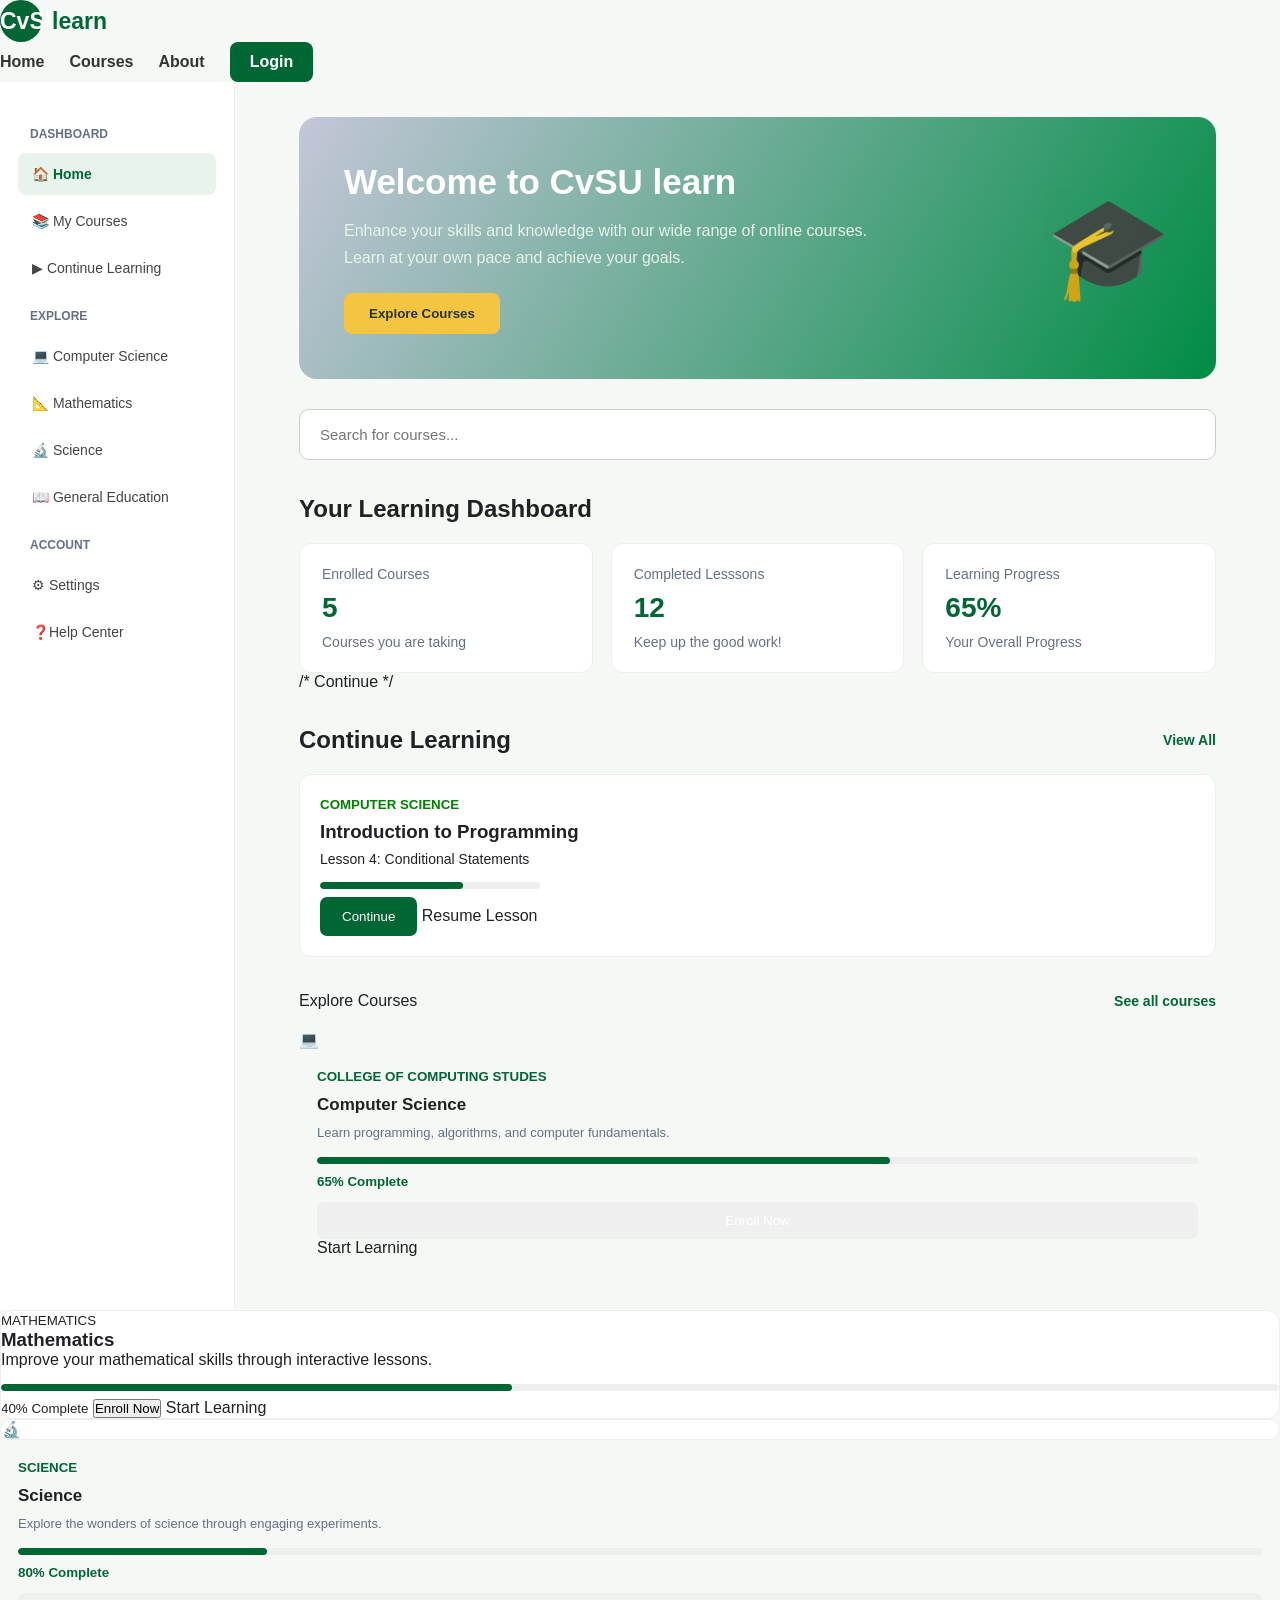
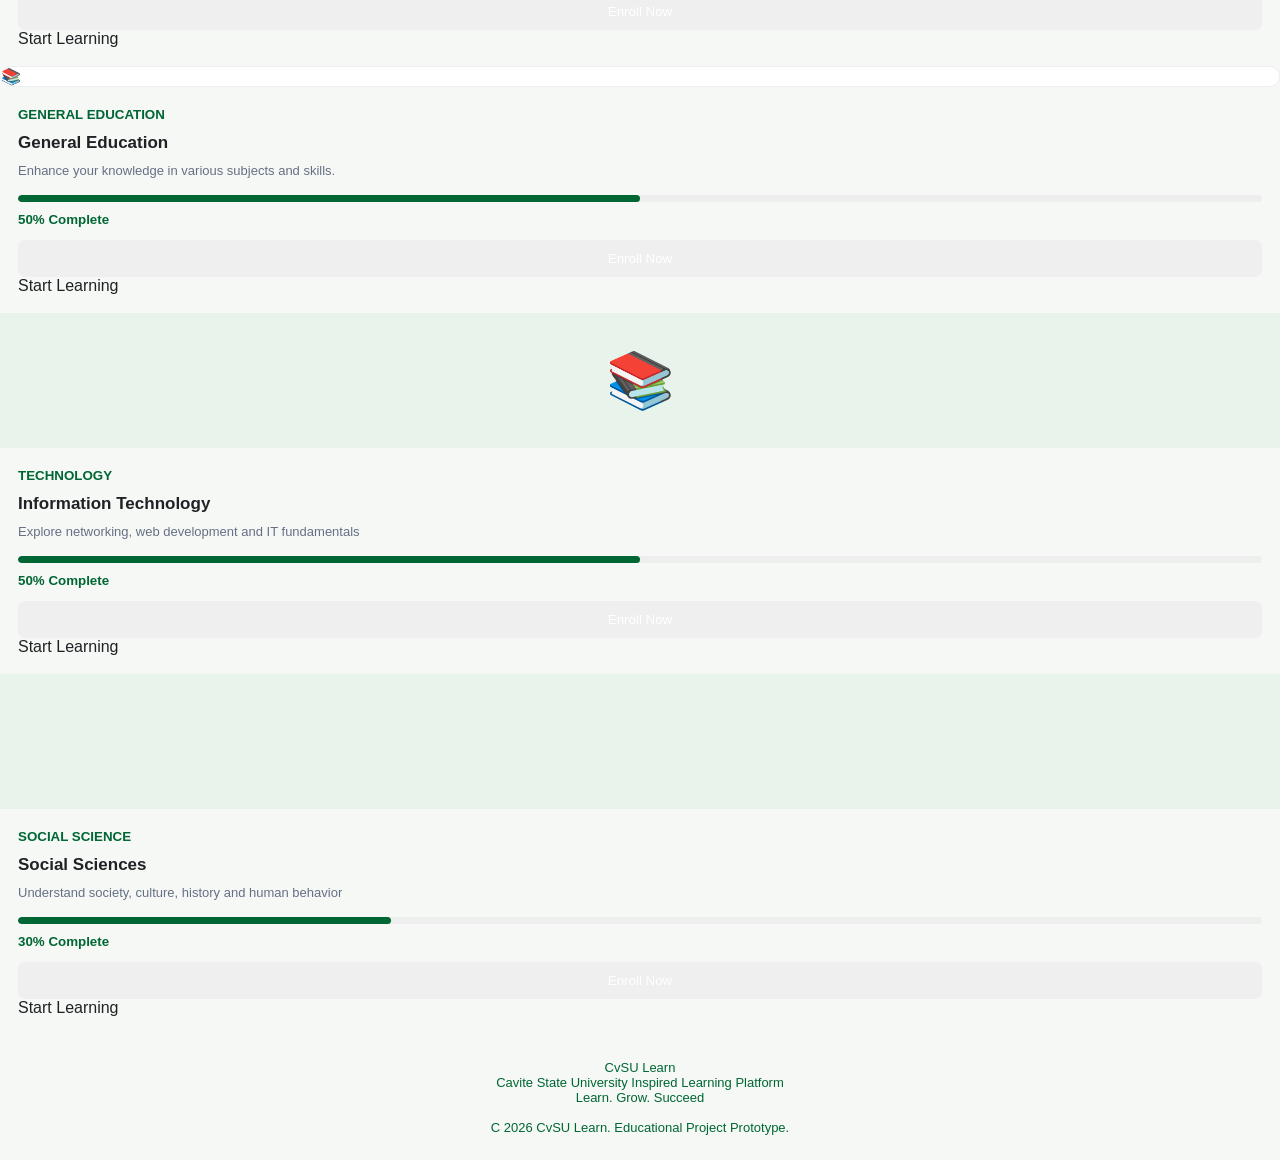
==== index.html @ 1b0ace27 "Add files via upload" ====
<!DOCTYPE html>
<html lang="en">
<head>
<meta charset="UTF-8">
<meta name="viewport" content="width=device-width, initial-scale=1.0">
<title>CvSU learn | Online Learning Platform</title>

<style>
* {
    margin: 0;
    padding: 0;
    box-sizing: border-box;
    font-family: Arial, sans-serif;

}

:root {
    --green: #006633;
    --dark-green: #004d26;
    --gold: #f5c542;
    --light: #f5f8f5;
    --white: #ffffff;
    --gray: #667085;

}

body {
    background: var(--light);
    color: #202124
}

/* NAVBAR */
.navbar {
    height: 70px;
    background: white;
    display: flex;
    align-items: center;
    justify-content: space-between;
    padding: 0 5%;
    box-shadow: 0 2px 8px #00000010;
    position: sticky;
    top: 0;
    z-index: 100;
}

.logo {
    display: flex;
    align-items: center;
    gap: 10px;
    color: var(--green);
    font-size: 23px;
    font-weight: bold;
}

.logo-icon {
    width: 42px;
    height: 42px;
    background: var(--green);
    color: white;
    border-radius: 50%;
    display: grid;
    place-items: center;
    font-weight: bold;
}

.nav-links {
    display: flex;
    align-items: center;
    gap: 25px;
}

.nav-links a {
    text-decoration: none;
    color: #333;
    font-weight: 600;
}

.nav-links a:hover {
    color: var(--green);
}

.login-btn {
    background: var(--green);
    color: white !important;
    padding: 11px 20px;
    border-radius: 8px;
}

/* LAYOUT */
.container {
    display: flex;
    min-height: calc(100vh - 70px);
}

/* SIDEBAR */
.sidebar {
    width: 235px;
    background: white;
    padding: 25px 18px;
    border-right: 1px solid #eee;
    flex-shrink: 0
}

.sidebar h4 {
    color: var(--gray);
    font-size: 12px;
    margin: 20px 12px 12px;
    text-transform: uppercase;
}

.sidebar a {
    display: block;
    padding: 13px 14px;
    text-decoration: none;
    color: #444;
    border-radius: 8px;
    margin-bottom: 5px;
    font-size: 14px;
}

.sidebar a:hover,
.sidebar a.active {
    background: #e7f3eb;
    color: var(--green);
    font-weight: bold;
}

/* MAIN CONTENT */
.main {
    flex: 1;
    padding: 35px 5%;
    min-width: 0;
}

/* HERO */
.hero {
    background: linear-gradient(120deg, #0063, #008c45);
    border-radius: 18px;
    padding: 45px;
    color: white;
    display: flex;
    justify-content: space-between;
    align-items: center;
    gap: 25px;
    overflow: hidden;
}

.hero-text {
    max-width: 550px;
}

.hero h1 {
    font-size: 35px;
    margin-bottom: 15px;
}

.hero p {
    line-height: 1.7;
    margin-bottom: 22px;
    color: #e5f5e9;
}

.hero button {
    padding: 13px 25px;
    border: none;
    background: var(--gold);
    color: #263326;
    font-weight: bold;
    border-radius: 8px;
    cursor: pointer;
}

.hero-art {
    font-size: 100px;
    opacity: .9;
}

/* SEARCH */
.search {
    margin: 30px 0;
}

.search input {
    width: 100%;
    padding: 16px 20px;
    border-radius: 10px;
    border: 1px solid #ccc;
    font-size: 15px;
}

.search input:focus {
    border-color: var(--green);
}

/* SECTION */
.section {
    margin-top: 35px;
}

.section-header {
    display: flex;
    justify-content: space-between;
    align-items: center;
    margin-bottom: 20px;
    gap: 10px;
}

.section-header a {
    color: var(--green);
    text-decoration: none;
    font-weight: bold;
    font-size: 14px;
}

/* STATS */
.stats {
    display: grid;
    grid-template-columns: repeat(3, 1fr);
    gap: 18px;
}

.stat-card {
    background: white;
    padding: 22px;
    border-radius: 12px;
    border: 1px solid #eee;
}

.stat-card .number {
    font-size: 28px;
    color: var(--green);
    font-weight: bold;
    margin: 10px 0;
}

.stat-card p {
    color: var(--gray);
    font-size: 14px;
}

/* COURSES */
.courses {
    display: grid;
    grid-template-columns: repeat(3, 1fr);
    gap: 20px;
}

.course-card {
    background: white;
    border-radius: 13px;
    overflow: hidden;
    border: 1px solid #eee;
    transition: 0.3s;
}

.course-card:hover {
    transform: translateY(-5px);
    box-shadow: 0 8px 20px #00000012;
}

.course-image {
    height: 135px;
    display: grid;
    place-items: center;
    font-size: 55px;
    background: #e7f3eb;
}

.course-card:nth-child(2) .course-image {
    background: #fff2d6
}

.course-card:nth-child(3) .course-image {
    background: #e6edff;
}

.course-info {
    padding: 18px;
}

.course-info small {
    color: var(--green);
    font-weight: bold;
}

.course-info h3 {
    margin: 10px 0;
    font-size: 17px;
}

.course-info p {
    color: var(--gray);
    font-size: 13px;
    line-height: 1.3;
}

.progress {
    height: 7px;
    background: #eee;
    border-radius: 10px;
    margin: 15px 0 8px;
    overflow: hidden;
}

.progress-bar {
    height: 100%;
    background: var(--green);
    border-radius: 10px;
}

.course-info button {
    width: 100%;
    padding: 11px;
    backrgound-color: var(--green);
    color: white;
    border: none;
    border-radius: 7px;
    margin-top: 12px;
    cursor: pointer;
}

/* CONTINUE LEARNING */
.continue-card {
    background: white;
    border-radius: 12px;
    padding: 20px;
    display: flex;
    align-items: center;
    justify-content: space-between;
    gap: 15px;
    border: 1px solid #eee;
}

.continue-card button {
    background: var(--green);
    color: white;
    border: none;
    padding: 12px 22px;
    border-radius: 7px;
    cursor: pointer;
}

/* FOOTER */
footer {
    padding: 25px;
    text-align: center;
    color: var(--green);
    font-size: 13px;
}

/* RESPONSIVE */
@media(max-width: 950px) {
    .courses {
        grid-template-columns: repeat(2, 1fr);
    }

    .sidebar {
        width: 190px;
    }

    .hero h1 {
        font-size: 28px;
    }
}

@media(max-width: 650px) {
    .navlinks a:not(.login-btn) {
        display : none;

    }

    .container {
        display: block;
    }
    .side bar {
        width: 100%;
        display: flex;
        overflow-x: auto;
        padding: 10px;
        border-right: none;
        border-bottom: 1px solid #eee;
    }
    .sidebar h4 {
        display: none;   
    }
    .sidebar a {
        white-space: nowrap;
        margin: 0 3px;
    }
    .main {
        padding: 22px 15px;
    }
    .hero {
        padding: 28px 22px;
    }
    hero-art {
        display: none;
    }
    .hero h1 {
        font-size: 26px;
    }
    .stats {
        grid-template-columns: 1fr;
    }
    .courses {
        grid-template-columns: 1fr;
    }
    .continue-card {
        align-items: flex-start;
        flex-direction: column;

    }
}

</style>
</head>

<body>

<nav class+"navbar">
    <div class="logo">
        <div class="logo-icon">CvSU</div>
        <span>learn</span>
    </div>
    <div class="nav-links">
        <a href="#">Home</a>
        <a href="#">Courses</a>
        <a href="#">About</a>
        <a href="#" class="login-btn">Login</a>
    </div>
</nav>

<div class="container">

<aside class="sidebar">
    <h4>Dashboard</h4>
    <a href="#" class="active">🏠 Home </a>
    <a href="#">📚 My Courses</a>
    <a href="#">▶ Continue Learning</a>

    <h4>Explore</h4>
    <a href="#courses">💻 Computer Science</a>
    <a href="#courses">📐 Mathematics</a>
    <a href="#courses">🔬 Science</a>
    <a href="#courses">📖 General Education</a>

    <h4>Account</h4>
    <a href="#">⚙ Settings</a>
    <a href="#">❓Help Center</a>
</aside>

<main class="main">
    <section class="hero">
        <div class="hero-text">
            <h1>Welcome to CvSU learn</h1>
            <p>Enhance your skills and knowledge with our wide range of online courses. Learn at your own pace and achieve your goals.</p>
        <button onclick="document.getElementById('courses').scrollIntoView({ behavior: 'smooth' })">Explore Courses</button>
        </div>
        <div class="hero-art">🎓</div>
    </section>

    <div class="search">
        <input type="text" placeholder="Search for courses...">
    </div>


<!-- STAT -->
    <section class="section">
        <div class="section-header">
            <h2>Your Learning Dashboard</h2>
        </div>
    <div class="stats">
        <div class="stat-card">
            <p>Enrolled Courses</p>
            <div class="number">5</div>
            <p>Courses you are taking</p>
        </div>
        <div class="stat-card">
            <p>Completed Lesssons</p>
            <div class="number">12</div>
            <p>Keep up the good work!</p>
        </div>

        <div class="stat-card">
            <p>Learning Progress</p>
            <div class="number">65%</div>
            <p>Your Overall Progress</p>
        </div>
    </div>
</section>

/* Continue */
<section class="section" id = "continue">
    <div class="section-header">
        <h2>Continue Learning</h2>
        <a href="#courses">View All</a>
    </div>

    <div class="continue-card">
        <div>
            <small style="color:green;font-weight:bold">
                COMPUTER SCIENCE
            </small>
            <h3 style="margin:8px 0">Introduction to Programming</h3>
            <p style="color:777;font-size:14px"> Lesson 4: Conditional Statements</p>

            <div class="progress" style="width:220px">   
                <div class="progress-bar" style="width: 65%"></div>
            <small>65%</small>
        </div>

        <button onclick="alert('Opening your lesson')">Continue</button>
            Resume Lesson
        </button>
    </div>
</section>

<!-- COURSES -->
<section class="section" id="courses">
    <div class="section-header"
        <h2>Explore Courses</h2>
        <a href="#courses">See all courses </a>
    </div>

    <div class="courses" id="courseContainer"

        <div class="course-card" data-name="computer science programming"
            <div class="course-image">💻</div>
            <div class="course-info">
                <small> COLLEGE OF COMPUTING STUDES</small>
                <h3>Computer Science</h3>
                <p>Learn programming, algorithms, and computer fundamentals.</p>
                <div class="progress">
                    <div class="progress-bar" style="width: 65%"></div>
                </div>
                <small>65% Complete</small>

                <button onclick="alert('Computer Science')">Enroll Now</button>
                    Start Learning
            </button>
        </div>
    </div>

    <div class="course-card" data-name="mathematics algebra calculus"
        <div class="course-image"</div>
        <div class="course-infor">
            <small> MATHEMATICS </small>
            <h3>Mathematics</h3>
            <p>Improve your mathematical skills through interactive lessons.</p>
            <div class="progress">
                <div class="progress-bar" style="width: 40%"></div>
            </div>
            <small>40% Complete</small>
            <button onclick="openCourse('Mathematics')">Enroll Now</button>
                Start Learning
            </button>
        </div>
    </div>

    <div class="course-card" data-name="science physics chemistry biology"
        <div class="course-image">🔬</div>
        <div class="course-info">
            <small> SCIENCE </small>
            <h3>Science</h3>
            <p>Explore the wonders of science through engaging experiments.</p>
            <div class="progress">
                <div class="progress-bar" style="width: 20%"></div>
            </div>
            <small>80% Complete</small>
            <button onclick="openCourse('Science')">Enroll Now</button>
                Start Learning
            </button>
        </div>
    </div>

    <div class="course-card" data-name="general education communication"
        <div class="course-image">📚</div>
        <div class="course-info">
            <small> GENERAL EDUCATION </small>
            <h3>General Education</h3>
            <p>Enhance your knowledge in various subjects and skills.</p>
            <div class="progress">
                <div class="progress-bar" style="width: 50%"></div>
            </div>
            <small>50% Complete</small>
            <button onclick="openCourse('General Education')">Enroll Now</button>
                Start Learning
            </button>
        </div>
    </div>

</div class="course-card" data-name="Information Technology">
    <div class="course-image">📚</div>
        <div class="course-info">
            <small> TECHNOLOGY </small>
            <h3>Information Technology</h3>
            <p>Explore networking, web development and IT fundamentals</p>
            <div class="progress">
                <div class="progress-bar" style="width: 50%"></div>
            </div>
            <small>50% Complete</small>
            <button onclick="openCourse('General Education')">Enroll Now</button>
                Start Learning
            </button>
        </div>
    </div>

</div class="course-card" data-name="History Social Science">
    <div class="course-image"></div>
        <div class="course-info">
            <small> SOCIAL SCIENCE </small>
            <h3>Social Sciences</h3>
            <p>Understand society, culture, history and human behavior</p>
            <div class="progress">
                <div class="progress-bar" style="width: 30%"></div>
            </div>
            <small>30% Complete</small>
            <button onclick="openCourse('General Education')">Enroll Now</button>
                Start Learning
            </button>
        </div>
    </div>

</div>

</section>

<footer id="about"
    <strong>CvSU Learn</strong>
    <p>Cavite State University Inspired Learning Platform</p>
    <p>Learn. Grow. Succeed</p>
    <br>
    C 2026 CvSU Learn. Educational Project Prototype.
</footer>

</main>
</div>

<script>

// SEARCH COURSES
function searchCourses() {
    let input = document.getElementById("SearchInput").value.toLowerCase();
    let courses = document.querySelectorAll(".course-card");

    courses.forEach(course => {
        let name = course.getAttribute("data-name");
        course.style.display = name.includes(input) ? "block" : "none";
    });

}

// OPEN COURSE
function openCourse(courseName) {
    alert("Welcome to" + courseName + "!\n\nYour course will open here.");
}

</script>

</body>
</html>
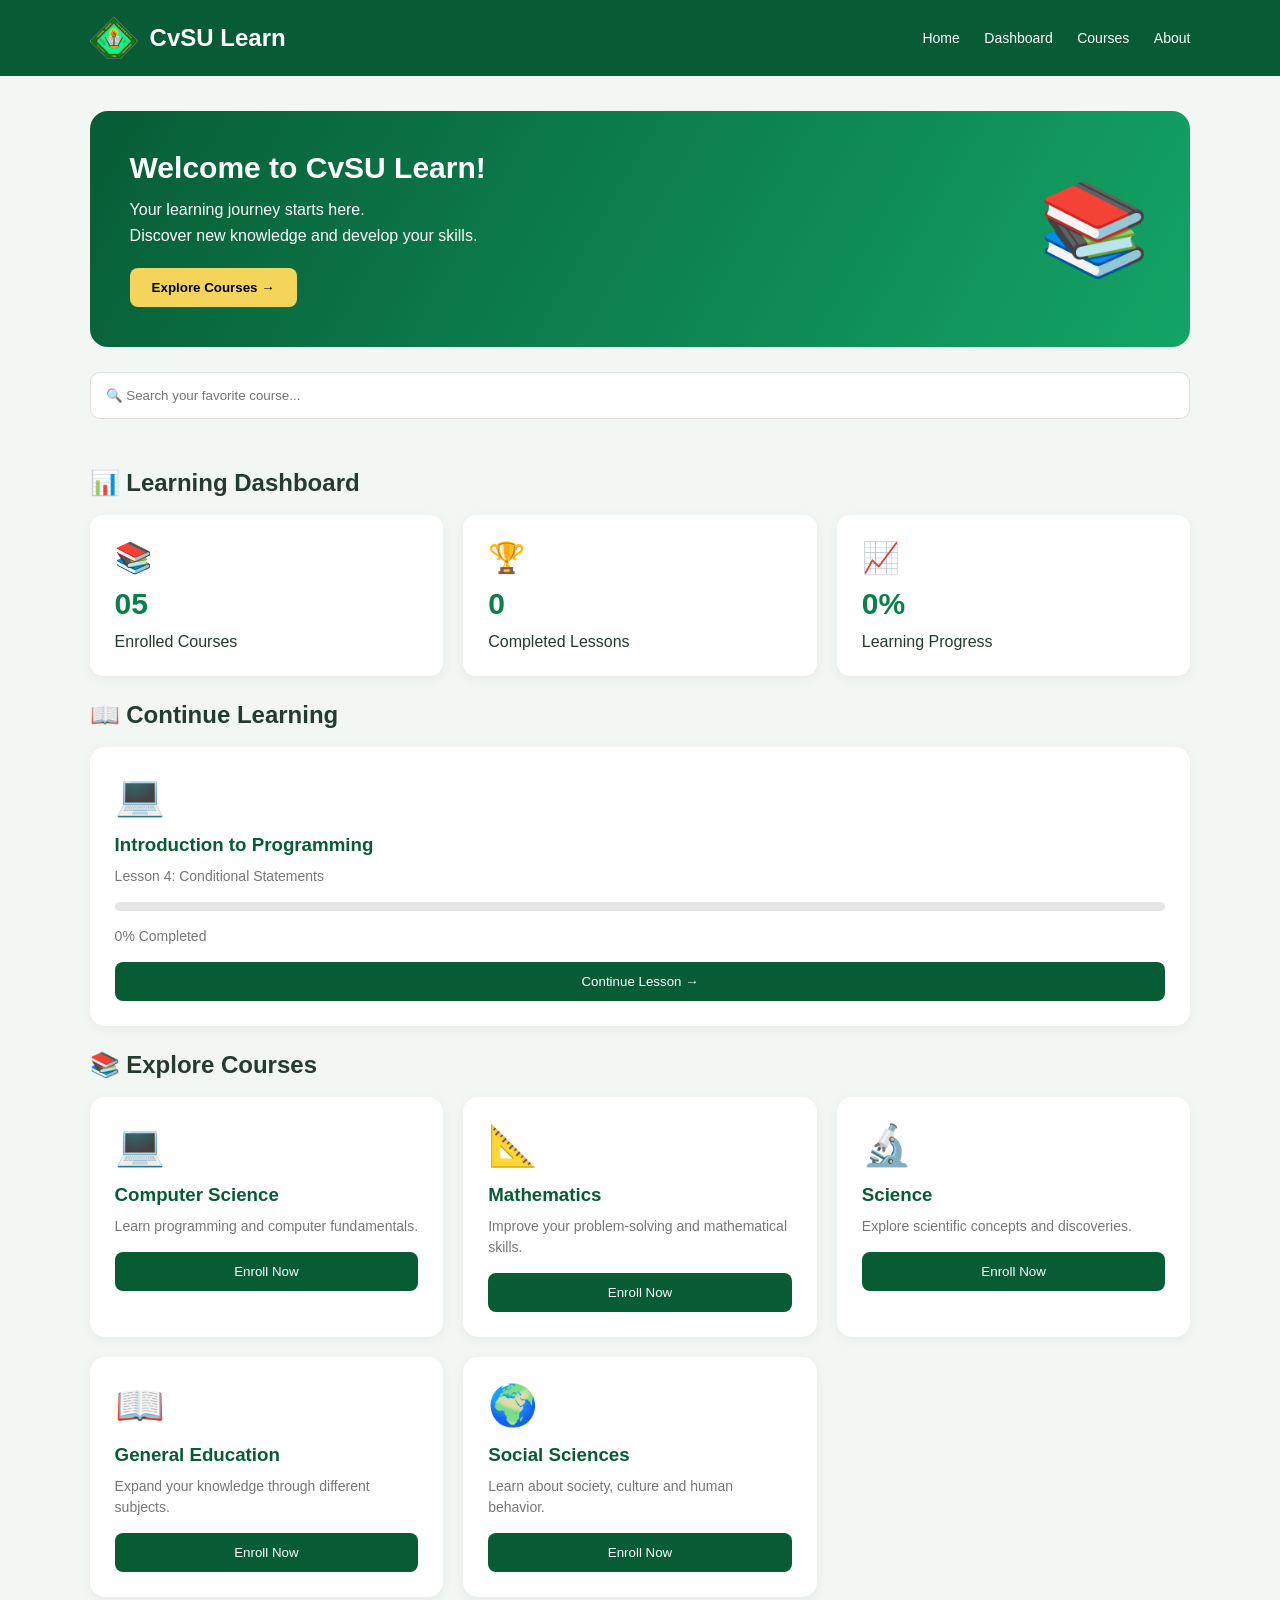
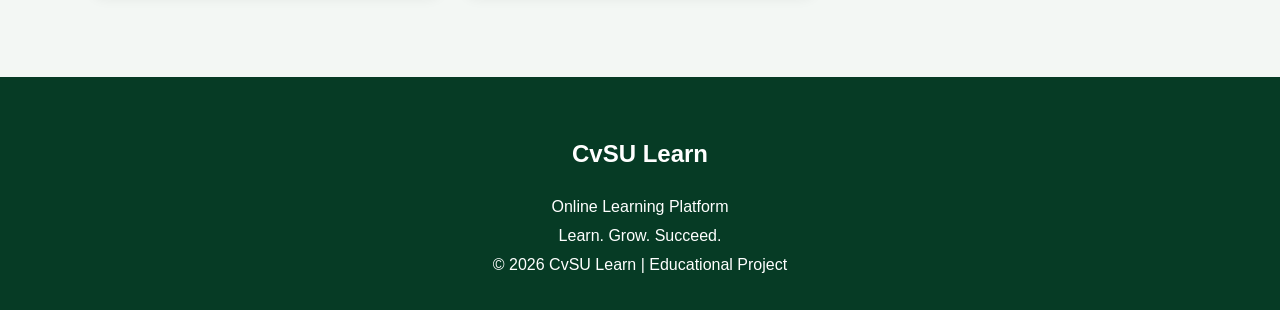
==== commit fa42a5f7: "Add files via upload" ====
--- a/index.html
+++ b/index.html
@@ -1,662 +1,133 @@
-<!DOCTYPE html>
-<html lang="en">
-<head>
-<meta charset="UTF-8">
-<meta name="viewport" content="width=device-width, initial-scale=1.0">
-<title>CvSU learn | Online Learning Platform</title>
-
-<style>
-* {
-    margin: 0;
-    padding: 0;
-    box-sizing: border-box;
-    font-family: Arial, sans-serif;
-
-}
-
-:root {
-    --green: #006633;
-    --dark-green: #004d26;
-    --gold: #f5c542;
-    --light: #f5f8f5;
-    --white: #ffffff;
-    --gray: #667085;
-
-}
-
-body {
-    background: var(--light);
-    color: #202124
-}
-
-/* NAVBAR */
-.navbar {
-    height: 70px;
-    background: white;
-    display: flex;
-    align-items: center;
-    justify-content: space-between;
-    padding: 0 5%;
-    box-shadow: 0 2px 8px #00000010;
-    position: sticky;
-    top: 0;
-    z-index: 100;
-}
-
-.logo {
-    display: flex;
-    align-items: center;
-    gap: 10px;
-    color: var(--green);
-    font-size: 23px;
-    font-weight: bold;
-}
-
-.logo-icon {
-    width: 42px;
-    height: 42px;
-    background: var(--green);
-    color: white;
-    border-radius: 50%;
-    display: grid;
-    place-items: center;
-    font-weight: bold;
-}
-
-.nav-links {
-    display: flex;
-    align-items: center;
-    gap: 25px;
-}
-
-.nav-links a {
-    text-decoration: none;
-    color: #333;
-    font-weight: 600;
-}
-
-.nav-links a:hover {
-    color: var(--green);
-}
-
-.login-btn {
-    background: var(--green);
-    color: white !important;
-    padding: 11px 20px;
-    border-radius: 8px;
-}
-
-/* LAYOUT */
-.container {
-    display: flex;
-    min-height: calc(100vh - 70px);
-}
-
-/* SIDEBAR */
-.sidebar {
-    width: 235px;
-    background: white;
-    padding: 25px 18px;
-    border-right: 1px solid #eee;
-    flex-shrink: 0
-}
-
-.sidebar h4 {
-    color: var(--gray);
-    font-size: 12px;
-    margin: 20px 12px 12px;
-    text-transform: uppercase;
-}
-
-.sidebar a {
-    display: block;
-    padding: 13px 14px;
-    text-decoration: none;
-    color: #444;
-    border-radius: 8px;
-    margin-bottom: 5px;
-    font-size: 14px;
-}
-
-.sidebar a:hover,
-.sidebar a.active {
-    background: #e7f3eb;
-    color: var(--green);
-    font-weight: bold;
-}
-
-/* MAIN CONTENT */
-.main {
-    flex: 1;
-    padding: 35px 5%;
-    min-width: 0;
-}
-
-/* HERO */
-.hero {
-    background: linear-gradient(120deg, #0063, #008c45);
-    border-radius: 18px;
-    padding: 45px;
-    color: white;
-    display: flex;
-    justify-content: space-between;
-    align-items: center;
-    gap: 25px;
-    overflow: hidden;
-}
-
-.hero-text {
-    max-width: 550px;
-}
-
-.hero h1 {
-    font-size: 35px;
-    margin-bottom: 15px;
-}
-
-.hero p {
-    line-height: 1.7;
-    margin-bottom: 22px;
-    color: #e5f5e9;
-}
-
-.hero button {
-    padding: 13px 25px;
-    border: none;
-    background: var(--gold);
-    color: #263326;
-    font-weight: bold;
-    border-radius: 8px;
-    cursor: pointer;
-}
-
-.hero-art {
-    font-size: 100px;
-    opacity: .9;
-}
-
-/* SEARCH */
-.search {
-    margin: 30px 0;
-}
-
-.search input {
-    width: 100%;
-    padding: 16px 20px;
-    border-radius: 10px;
-    border: 1px solid #ccc;
-    font-size: 15px;
-}
-
-.search input:focus {
-    border-color: var(--green);
-}
-
-/* SECTION */
-.section {
-    margin-top: 35px;
-}
-
-.section-header {
-    display: flex;
-    justify-content: space-between;
-    align-items: center;
-    margin-bottom: 20px;
-    gap: 10px;
-}
-
-.section-header a {
-    color: var(--green);
-    text-decoration: none;
-    font-weight: bold;
-    font-size: 14px;
-}
-
-/* STATS */
-.stats {
-    display: grid;
-    grid-template-columns: repeat(3, 1fr);
-    gap: 18px;
-}
-
-.stat-card {
-    background: white;
-    padding: 22px;
-    border-radius: 12px;
-    border: 1px solid #eee;
-}
-
-.stat-card .number {
-    font-size: 28px;
-    color: var(--green);
-    font-weight: bold;
-    margin: 10px 0;
-}
-
-.stat-card p {
-    color: var(--gray);
-    font-size: 14px;
-}
-
-/* COURSES */
-.courses {
-    display: grid;
-    grid-template-columns: repeat(3, 1fr);
-    gap: 20px;
-}
-
-.course-card {
-    background: white;
-    border-radius: 13px;
-    overflow: hidden;
-    border: 1px solid #eee;
-    transition: 0.3s;
-}
-
-.course-card:hover {
-    transform: translateY(-5px);
-    box-shadow: 0 8px 20px #00000012;
-}
-
-.course-image {
-    height: 135px;
-    display: grid;
-    place-items: center;
-    font-size: 55px;
-    background: #e7f3eb;
-}
-
-.course-card:nth-child(2) .course-image {
-    background: #fff2d6
-}
-
-.course-card:nth-child(3) .course-image {
-    background: #e6edff;
-}
-
-.course-info {
-    padding: 18px;
-}
-
-.course-info small {
-    color: var(--green);
-    font-weight: bold;
-}
-
-.course-info h3 {
-    margin: 10px 0;
-    font-size: 17px;
-}
-
-.course-info p {
-    color: var(--gray);
-    font-size: 13px;
-    line-height: 1.3;
-}
-
-.progress {
-    height: 7px;
-    background: #eee;
-    border-radius: 10px;
-    margin: 15px 0 8px;
-    overflow: hidden;
-}
-
-.progress-bar {
-    height: 100%;
-    background: var(--green);
-    border-radius: 10px;
-}
-
-.course-info button {
-    width: 100%;
-    padding: 11px;
-    backrgound-color: var(--green);
-    color: white;
-    border: none;
-    border-radius: 7px;
-    margin-top: 12px;
-    cursor: pointer;
-}
-
-/* CONTINUE LEARNING */
-.continue-card {
-    background: white;
-    border-radius: 12px;
-    padding: 20px;
-    display: flex;
-    align-items: center;
-    justify-content: space-between;
-    gap: 15px;
-    border: 1px solid #eee;
-}
-
-.continue-card button {
-    background: var(--green);
-    color: white;
-    border: none;
-    padding: 12px 22px;
-    border-radius: 7px;
-    cursor: pointer;
-}
-
-/* FOOTER */
-footer {
-    padding: 25px;
-    text-align: center;
-    color: var(--green);
-    font-size: 13px;
-}
-
-/* RESPONSIVE */
-@media(max-width: 950px) {
-    .courses {
-        grid-template-columns: repeat(2, 1fr);
-    }
-
-    .sidebar {
-        width: 190px;
-    }
-
-    .hero h1 {
-        font-size: 28px;
-    }
-}
-
-@media(max-width: 650px) {
-    .navlinks a:not(.login-btn) {
-        display : none;
-
-    }
-
-    .container {
-        display: block;
-    }
-    .side bar {
-        width: 100%;
-        display: flex;
-        overflow-x: auto;
-        padding: 10px;
-        border-right: none;
-        border-bottom: 1px solid #eee;
-    }
-    .sidebar h4 {
-        display: none;   
-    }
-    .sidebar a {
-        white-space: nowrap;
-        margin: 0 3px;
-    }
-    .main {
-        padding: 22px 15px;
-    }
-    .hero {
-        padding: 28px 22px;
-    }
-    hero-art {
-        display: none;
-    }
-    .hero h1 {
-        font-size: 26px;
-    }
-    .stats {
-        grid-template-columns: 1fr;
-    }
-    .courses {
-        grid-template-columns: 1fr;
-    }
-    .continue-card {
-        align-items: flex-start;
-        flex-direction: column;
-
-    }
-}
-
-</style>
-</head>
-
-<body>
-
-<nav class+"navbar">
-    <div class="logo">
-        <div class="logo-icon">CvSU</div>
-        <span>learn</span>
-    </div>
-    <div class="nav-links">
-        <a href="#">Home</a>
-        <a href="#">Courses</a>
-        <a href="#">About</a>
-        <a href="#" class="login-btn">Login</a>
-    </div>
-</nav>
-
-<div class="container">
-
-<aside class="sidebar">
-    <h4>Dashboard</h4>
-    <a href="#" class="active">🏠 Home </a>
-    <a href="#">📚 My Courses</a>
-    <a href="#">▶ Continue Learning</a>
-
-    <h4>Explore</h4>
-    <a href="#courses">💻 Computer Science</a>
-    <a href="#courses">📐 Mathematics</a>
-    <a href="#courses">🔬 Science</a>
-    <a href="#courses">📖 General Education</a>
-
-    <h4>Account</h4>
-    <a href="#">⚙ Settings</a>
-    <a href="#">❓Help Center</a>
-</aside>
-
-<main class="main">
-    <section class="hero">
-        <div class="hero-text">
-            <h1>Welcome to CvSU learn</h1>
-            <p>Enhance your skills and knowledge with our wide range of online courses. Learn at your own pace and achieve your goals.</p>
-        <button onclick="document.getElementById('courses').scrollIntoView({ behavior: 'smooth' })">Explore Courses</button>
-        </div>
-        <div class="hero-art">🎓</div>
-    </section>
-
-    <div class="search">
-        <input type="text" placeholder="Search for courses...">
-    </div>
-
-
-<!-- STAT -->
-    <section class="section">
-        <div class="section-header">
-            <h2>Your Learning Dashboard</h2>
-        </div>
-    <div class="stats">
-        <div class="stat-card">
-            <p>Enrolled Courses</p>
-            <div class="number">5</div>
-            <p>Courses you are taking</p>
-        </div>
-        <div class="stat-card">
-            <p>Completed Lesssons</p>
-            <div class="number">12</div>
-            <p>Keep up the good work!</p>
-        </div>
-
-        <div class="stat-card">
-            <p>Learning Progress</p>
-            <div class="number">65%</div>
-            <p>Your Overall Progress</p>
-        </div>
-    </div>
-</section>
-
-/* Continue */
-<section class="section" id = "continue">
-    <div class="section-header">
-        <h2>Continue Learning</h2>
-        <a href="#courses">View All</a>
-    </div>
-
-    <div class="continue-card">
-        <div>
-            <small style="color:green;font-weight:bold">
-                COMPUTER SCIENCE
-            </small>
-            <h3 style="margin:8px 0">Introduction to Programming</h3>
-            <p style="color:777;font-size:14px"> Lesson 4: Conditional Statements</p>
-
-            <div class="progress" style="width:220px">   
-                <div class="progress-bar" style="width: 65%"></div>
-            <small>65%</small>
-        </div>
-
-        <button onclick="alert('Opening your lesson')">Continue</button>
-            Resume Lesson
-        </button>
-    </div>
-</section>
-
-<!-- COURSES -->
-<section class="section" id="courses">
-    <div class="section-header"
-        <h2>Explore Courses</h2>
-        <a href="#courses">See all courses </a>
-    </div>
-
-    <div class="courses" id="courseContainer"
-
-        <div class="course-card" data-name="computer science programming"
-            <div class="course-image">💻</div>
-            <div class="course-info">
-                <small> COLLEGE OF COMPUTING STUDES</small>
-                <h3>Computer Science</h3>
-                <p>Learn programming, algorithms, and computer fundamentals.</p>
-                <div class="progress">
-                    <div class="progress-bar" style="width: 65%"></div>
-                </div>
-                <small>65% Complete</small>
-
-                <button onclick="alert('Computer Science')">Enroll Now</button>
-                    Start Learning
-            </button>
-        </div>
-    </div>
-
-    <div class="course-card" data-name="mathematics algebra calculus"
-        <div class="course-image"</div>
-        <div class="course-infor">
-            <small> MATHEMATICS </small>
-            <h3>Mathematics</h3>
-            <p>Improve your mathematical skills through interactive lessons.</p>
-            <div class="progress">
-                <div class="progress-bar" style="width: 40%"></div>
-            </div>
-            <small>40% Complete</small>
-            <button onclick="openCourse('Mathematics')">Enroll Now</button>
-                Start Learning
-            </button>
-        </div>
-    </div>
-
-    <div class="course-card" data-name="science physics chemistry biology"
-        <div class="course-image">🔬</div>
-        <div class="course-info">
-            <small> SCIENCE </small>
-            <h3>Science</h3>
-            <p>Explore the wonders of science through engaging experiments.</p>
-            <div class="progress">
-                <div class="progress-bar" style="width: 20%"></div>
-            </div>
-            <small>80% Complete</small>
-            <button onclick="openCourse('Science')">Enroll Now</button>
-                Start Learning
-            </button>
-        </div>
-    </div>
-
-    <div class="course-card" data-name="general education communication"
-        <div class="course-image">📚</div>
-        <div class="course-info">
-            <small> GENERAL EDUCATION </small>
-            <h3>General Education</h3>
-            <p>Enhance your knowledge in various subjects and skills.</p>
-            <div class="progress">
-                <div class="progress-bar" style="width: 50%"></div>
-            </div>
-            <small>50% Complete</small>
-            <button onclick="openCourse('General Education')">Enroll Now</button>
-                Start Learning
-            </button>
-        </div>
-    </div>
-
-</div class="course-card" data-name="Information Technology">
-    <div class="course-image">📚</div>
-        <div class="course-info">
-            <small> TECHNOLOGY </small>
-            <h3>Information Technology</h3>
-            <p>Explore networking, web development and IT fundamentals</p>
-            <div class="progress">
-                <div class="progress-bar" style="width: 50%"></div>
-            </div>
-            <small>50% Complete</small>
-            <button onclick="openCourse('General Education')">Enroll Now</button>
-                Start Learning
-            </button>
-        </div>
-    </div>
-
-</div class="course-card" data-name="History Social Science">
-    <div class="course-image"></div>
-        <div class="course-info">
-            <small> SOCIAL SCIENCE </small>
-            <h3>Social Sciences</h3>
-            <p>Understand society, culture, history and human behavior</p>
-            <div class="progress">
-                <div class="progress-bar" style="width: 30%"></div>
-            </div>
-            <small>30% Complete</small>
-            <button onclick="openCourse('General Education')">Enroll Now</button>
-                Start Learning
-            </button>
-        </div>
-    </div>
-
-</div>
-
-</section>
-
-<footer id="about"
-    <strong>CvSU Learn</strong>
-    <p>Cavite State University Inspired Learning Platform</p>
-    <p>Learn. Grow. Succeed</p>
-    <br>
-    C 2026 CvSU Learn. Educational Project Prototype.
-</footer>
-
-</main>
-</div>
-
-<script>
-
-// SEARCH COURSES
-function searchCourses() {
-    let input = document.getElementById("SearchInput").value.toLowerCase();
-    let courses = document.querySelectorAll(".course-card");
-
-    courses.forEach(course => {
-        let name = course.getAttribute("data-name");
-        course.style.display = name.includes(input) ? "block" : "none";
-    });
-
-}
-
-// OPEN COURSE
-function openCourse(courseName) {
-    alert("Welcome to" + courseName + "!\n\nYour course will open here.");
-}
-
-</script>
-
-</body>
-</html>
-
+<!DOCTYPE html>
+<html lang="en">
+<head>
+<meta charset="UTF-8">
+<meta name="viewport" content="width=device-width, initial-scale=1.0">
+<title>CvSU Learn | Online Learning</title>
+
+<link rel="stylesheet" href="styles.css">
+</head>
+
+<body>
+
+<!-- HEADER -->
+<header>
+    <div class="logo">
+        <img src="cvsu_logo_transparent.png" alt="Cavite State University logo">
+        <h1>CvSU Learn</h1>
+    </div>
+
+    <nav>
+        <a href="#home">Home</a>
+        <a href="#dashboard">Dashboard</a>
+        <a href="#courses">Courses</a>
+        <a href="#about">About</a>
+    </nav>
+</header>
+
+<div class="container">
+
+<!-- WELCOME -->
+<section class="welcome" id="home">
+    <div>
+        <h1>Welcome to CvSU Learn!</h1>
+        <p>Your learning journey starts here.<br>
+        Discover new knowledge and develop your skills.</p>
+        <button onclick="goToCourses()">Explore Courses →</button>
+    </div>
+    <div class="welcome-icon">📚</div>
+</section>
+
+<!-- SEARCH -->
+<input type="text" class="search" id="search" placeholder="🔍 Search your favorite course..." oninput="searchCourses()">
+
+<!-- DASHBOARD -->
+<h2 id="dashboard">📊 Learning Dashboard</h2>
+
+<div class="stats">
+    <div class="stat"><span>📚</span><h3>05</h3><p>Enrolled Courses</p></div>
+    <div class="stat"><span>🏆</span><h3>0</h3><p>Completed Lessons</p></div>
+    <div class="stat"><span>📈</span><h3>0%</h3><p>Learning Progress</p></div>
+</div>
+
+<!-- CONTINUE LEARNING -->
+<h2>📖 Continue Learning</h2>
+
+<div class="course">
+    <div class="course-icon">💻</div>
+    <h3>Introduction to Programming</h3>
+    <p>Lesson 4: Conditional Statements</p>
+    <div class="progress"><div style="width:0%"></div></div>
+    <p>0% Completed</p>
+    <button onclick="continueLesson()">Continue Lesson →</button>
+</div>
+
+<!-- COURSES -->
+<h2 id="courses">📚 Explore Courses</h2>
+
+<div class="courses" id="courseList">
+    <div class="course">
+        <div class="course-icon">💻</div>
+        <h3>Computer Science</h3>
+        <p>Learn programming and computer fundamentals.</p>
+        <button onclick="enroll('computer-science')">Enroll Now</button>
+    </div>
+    <div class="course">
+        <div class="course-icon">📐</div>
+        <h3>Mathematics</h3>
+        <p>Improve your problem-solving and mathematical skills.</p>
+        <button onclick="enroll('mathematics')">Enroll Now</button>
+    </div>
+    <div class="course">
+        <div class="course-icon">🔬</div>
+        <h3>Science</h3>
+        <p>Explore scientific concepts and discoveries.</p>
+        <button onclick="enroll('science')">Enroll Now</button>
+    </div>
+    <div class="course">
+        <div class="course-icon">📖</div>
+        <h3>General Education</h3>
+        <p>Expand your knowledge through different subjects.</p>
+        <button onclick="enroll('general-education')">Enroll Now</button>
+    </div>
+    <div class="course">
+        <div class="course-icon">🌍</div>
+        <h3>Social Sciences</h3>
+        <p>Learn about society, culture and human behavior.</p>
+        <button onclick="enroll('social-sciences')">Enroll Now</button>
+    </div>
+</div>
+</div>
+
+<!-- FOOTER -->
+<footer id="about">
+    <h2>CvSU Learn</h2>
+    <p>Online Learning Platform</p>
+    <p>Learn. Grow. Succeed.</p>
+    <p>© 2026 CvSU Learn | Educational Project</p>
+</footer>
+
+<script>
+function goToCourses() {
+    document.getElementById("courses").scrollIntoView({ behavior: "smooth" });
+}
+
+function searchCourses() {
+    const search = document.getElementById("search").value.toLowerCase();
+    document.querySelectorAll("#courseList .course").forEach(course => {
+        const name = course.querySelector("h3").textContent.toLowerCase();
+        course.style.display = name.includes(search) ? "block" : "none";
+    });
+}
+
+function enroll(slug) {
+    window.location.href = slug + ".html";
+}
+
+function continueLesson() {
+    window.location.href = "computer-science.html";
+}
+</script>
+
+</body>
+</html>
--- a/styles.css
+++ b/styles.css
@@ -0,0 +1,65 @@
+* { margin: 0; padding: 0; box-sizing: border-box; font-family: Arial, sans-serif; }
+html { scroll-behavior: smooth; }
+body { background: #f3f7f4; color: #243b2d; }
+
+/* HEADER */
+header {
+    background: #075c36; color: white; padding: 14px 7%;
+    display: flex; justify-content: space-between; align-items: center;
+    position: sticky; top: 0; z-index: 100;
+}
+.logo { display: flex; align-items: center; gap: 12px; }
+.logo img { height: 48px; width: 48px; object-fit: contain; }
+.logo h1 { font-size: 24px; }
+nav a { color: white; text-decoration: none; margin-left: 20px; font-size: 14px; }
+nav a:hover { color: #f5d45b; }
+
+/* MAIN */
+.container { padding: 35px 7%; }
+.welcome {
+    background: linear-gradient(120deg,#075c36,#13a466); color: white;
+    padding: 40px; border-radius: 18px; display: flex;
+    justify-content: space-between; align-items: center; gap: 20px;
+}
+.welcome h1 { font-size: 30px; margin-bottom: 12px; }
+.welcome p { line-height: 1.6; }
+.welcome-icon { font-size: 90px; }
+.welcome button {
+    margin-top: 20px; background: #f5d45b; border: none;
+    padding: 12px 22px; border-radius: 8px; cursor: pointer; font-weight: bold;
+}
+
+/* SEARCH */
+.search { width: 100%; padding: 15px; border: 1px solid #ddd; border-radius: 10px; margin: 25px 0; outline: none; }
+
+/* STATISTICS */
+h2 { margin: 25px 0 18px; }
+.stats { display: grid; grid-template-columns: repeat(3,1fr); gap: 20px; }
+.stat { background: white; padding: 25px; border-radius: 13px; box-shadow: 0 3px 12px #0000000d; }
+.stat span { font-size: 30px; }
+.stat h3 { color: #07804a; font-size: 30px; margin: 12px 0; }
+
+/* COURSE CARDS */
+.courses { display: grid; grid-template-columns: repeat(3,1fr); gap: 20px; }
+.course { background: white; padding: 25px; border-radius: 15px; box-shadow: 0 3px 12px #0000000d; transition: .3s; }
+.course:hover { transform: translateY(-6px); }
+.course-icon { font-size: 40px; margin-bottom: 15px; }
+.course h3 { color: #075c36; margin-bottom: 10px; }
+.course p { color: #777; font-size: 14px; line-height: 1.5; }
+.course button { width: 100%; padding: 12px; margin-top: 15px; background: #075c36; color: white; border: none; border-radius: 8px; cursor: pointer; }
+.course button:hover { background: #13a466; }
+
+/* PROGRESS */
+.progress { height: 9px; background: #e6e6e6; border-radius: 10px; margin: 15px 0; overflow: hidden; }
+.progress div { height: 100%; background: #13a466; border-radius: 10px; }
+
+/* FOOTER */
+footer { background: #063b25; color: white; text-align: center; padding: 30px; margin-top: 45px; line-height: 1.8; }
+
+/* MOBILE */
+@media(max-width:768px) {
+    header { flex-direction: column; gap: 10px; }
+    nav a { margin: 5px; font-size: 12px; }
+    .welcome { flex-direction: column; text-align: center; }
+    .stats, .courses { grid-template-columns: 1fr; }
+}
